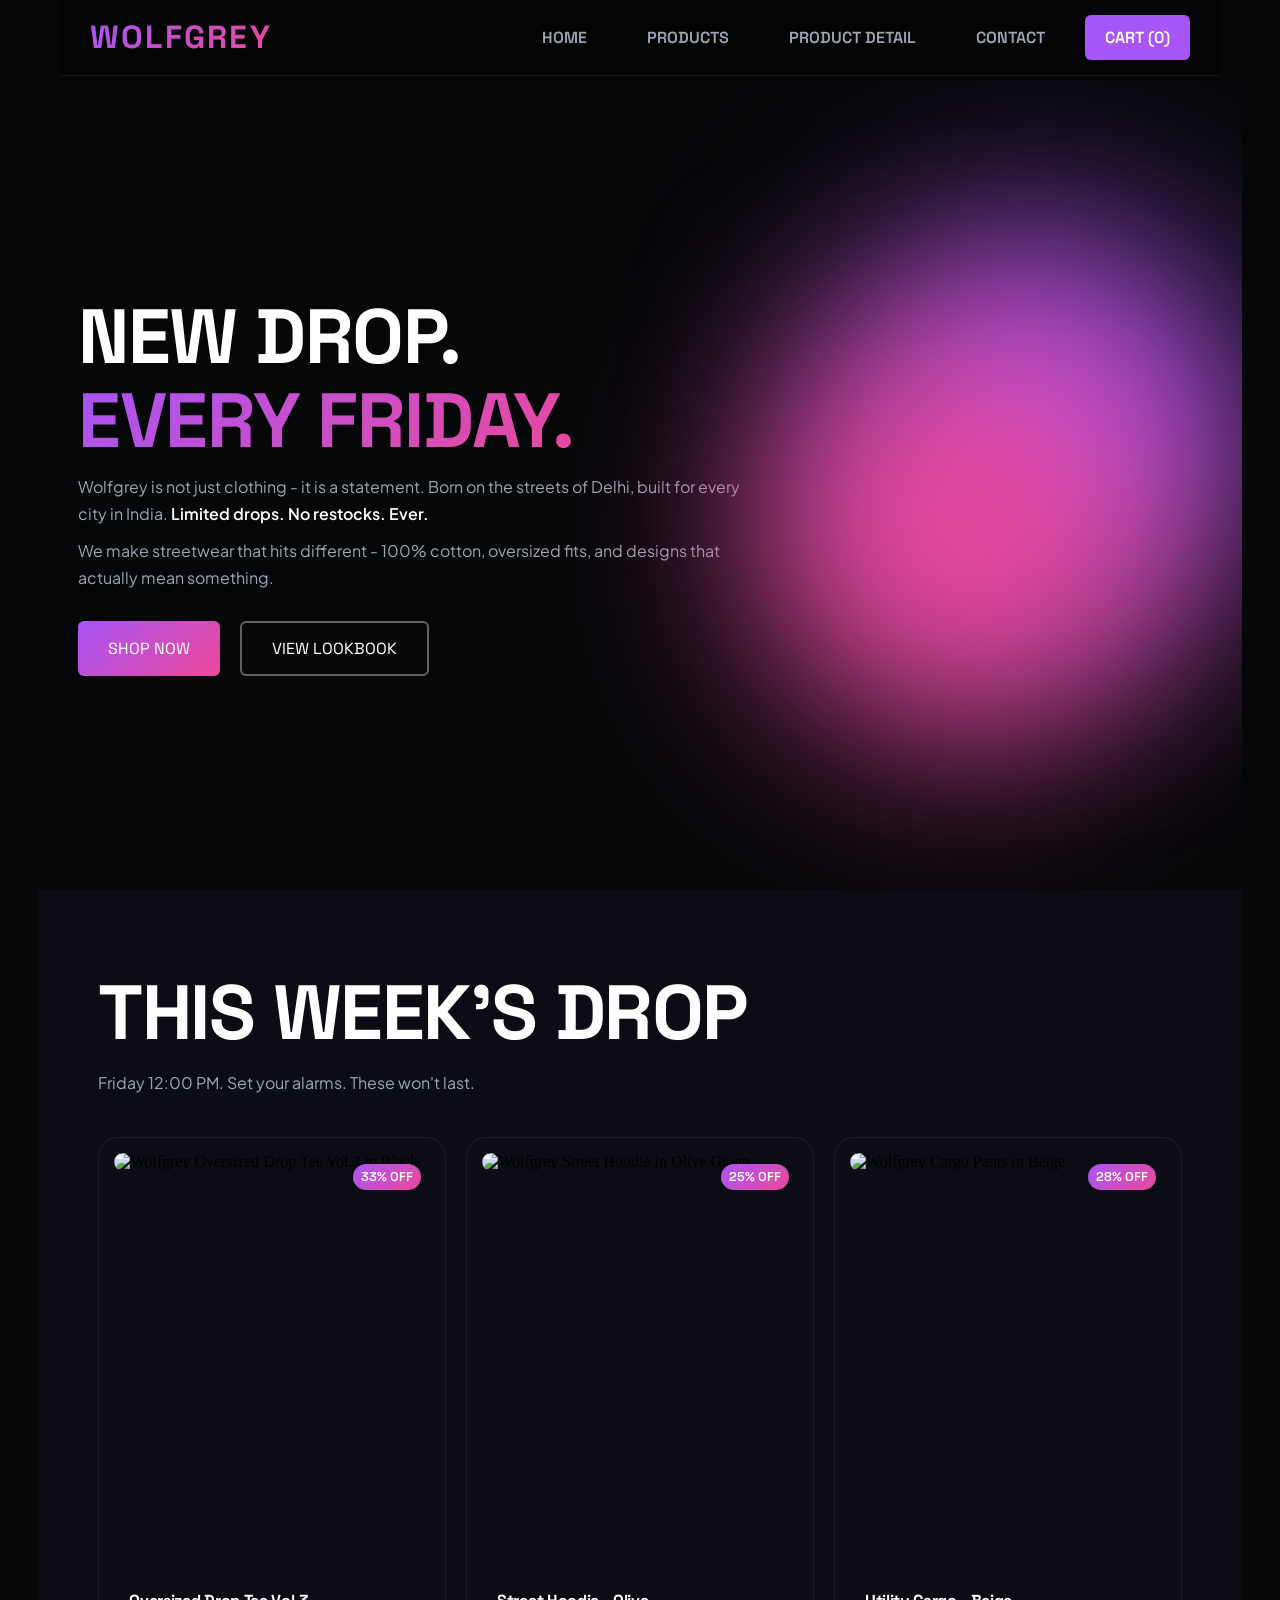
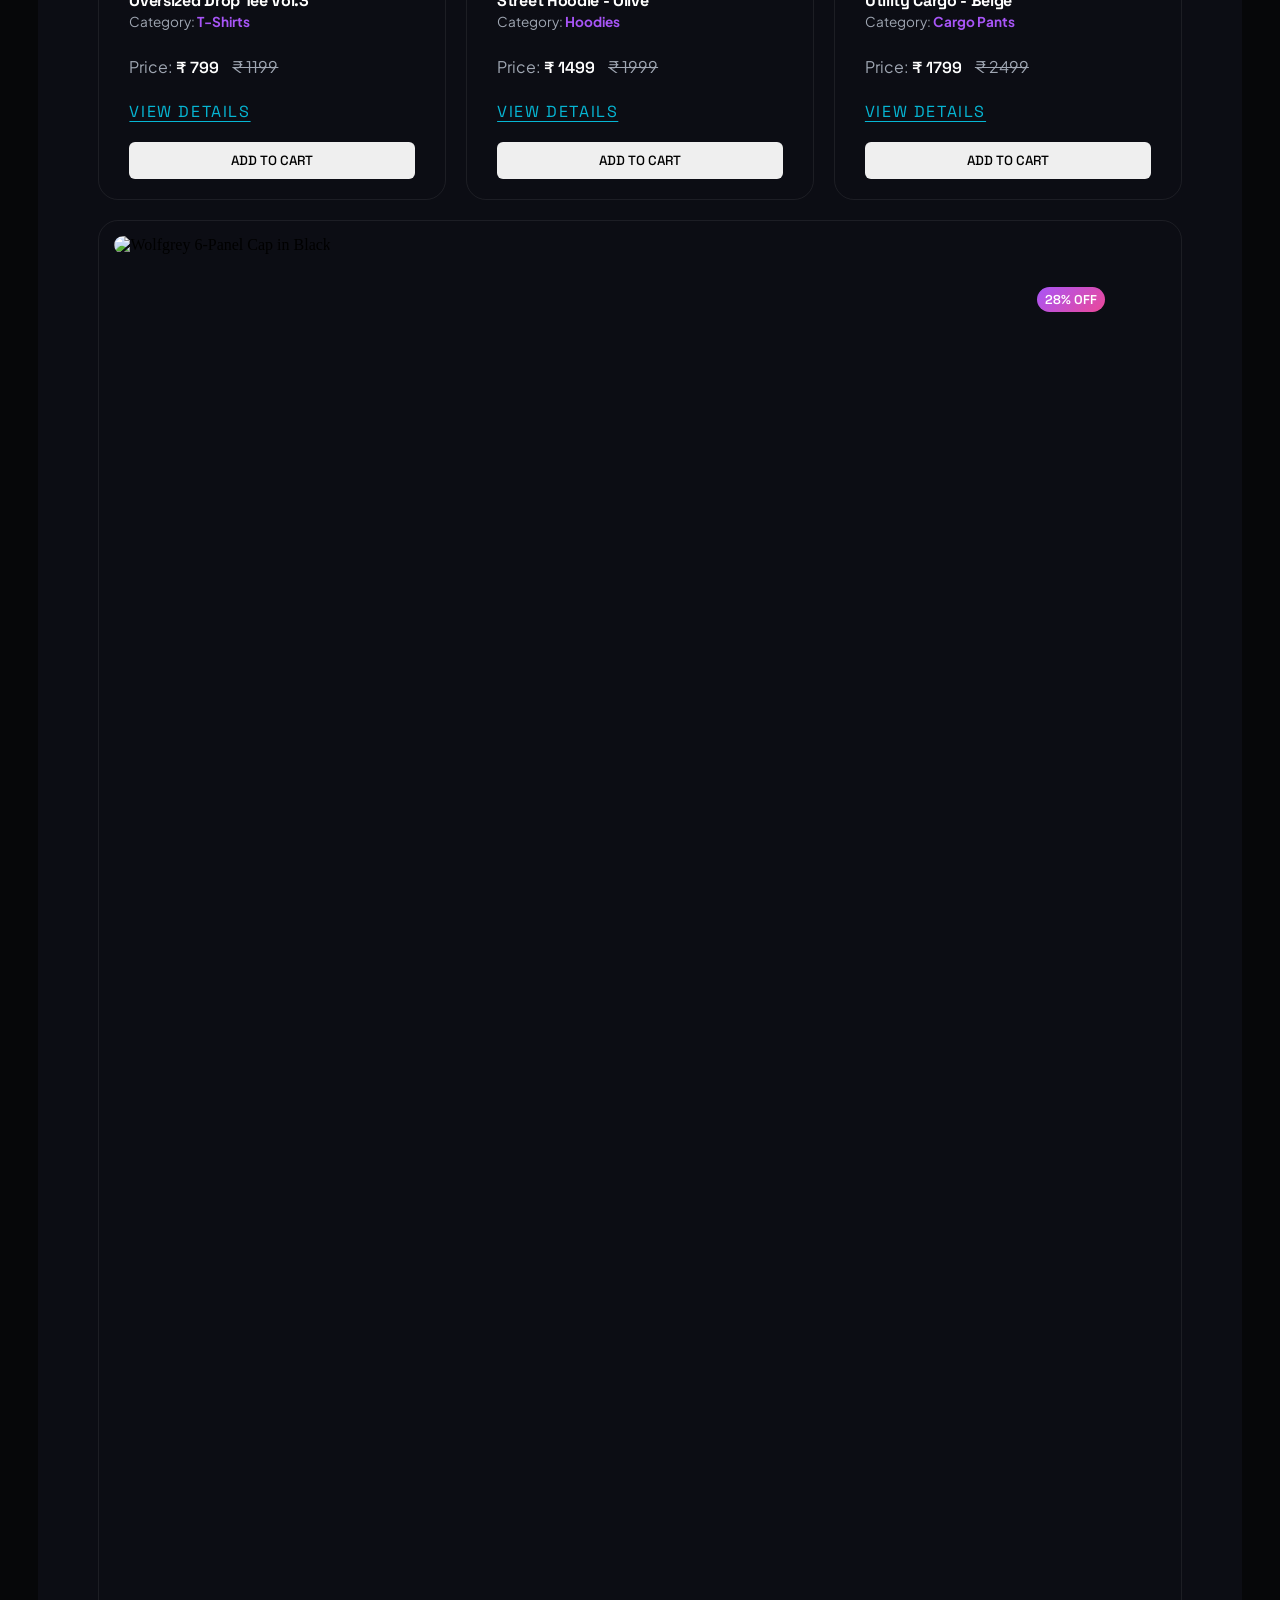
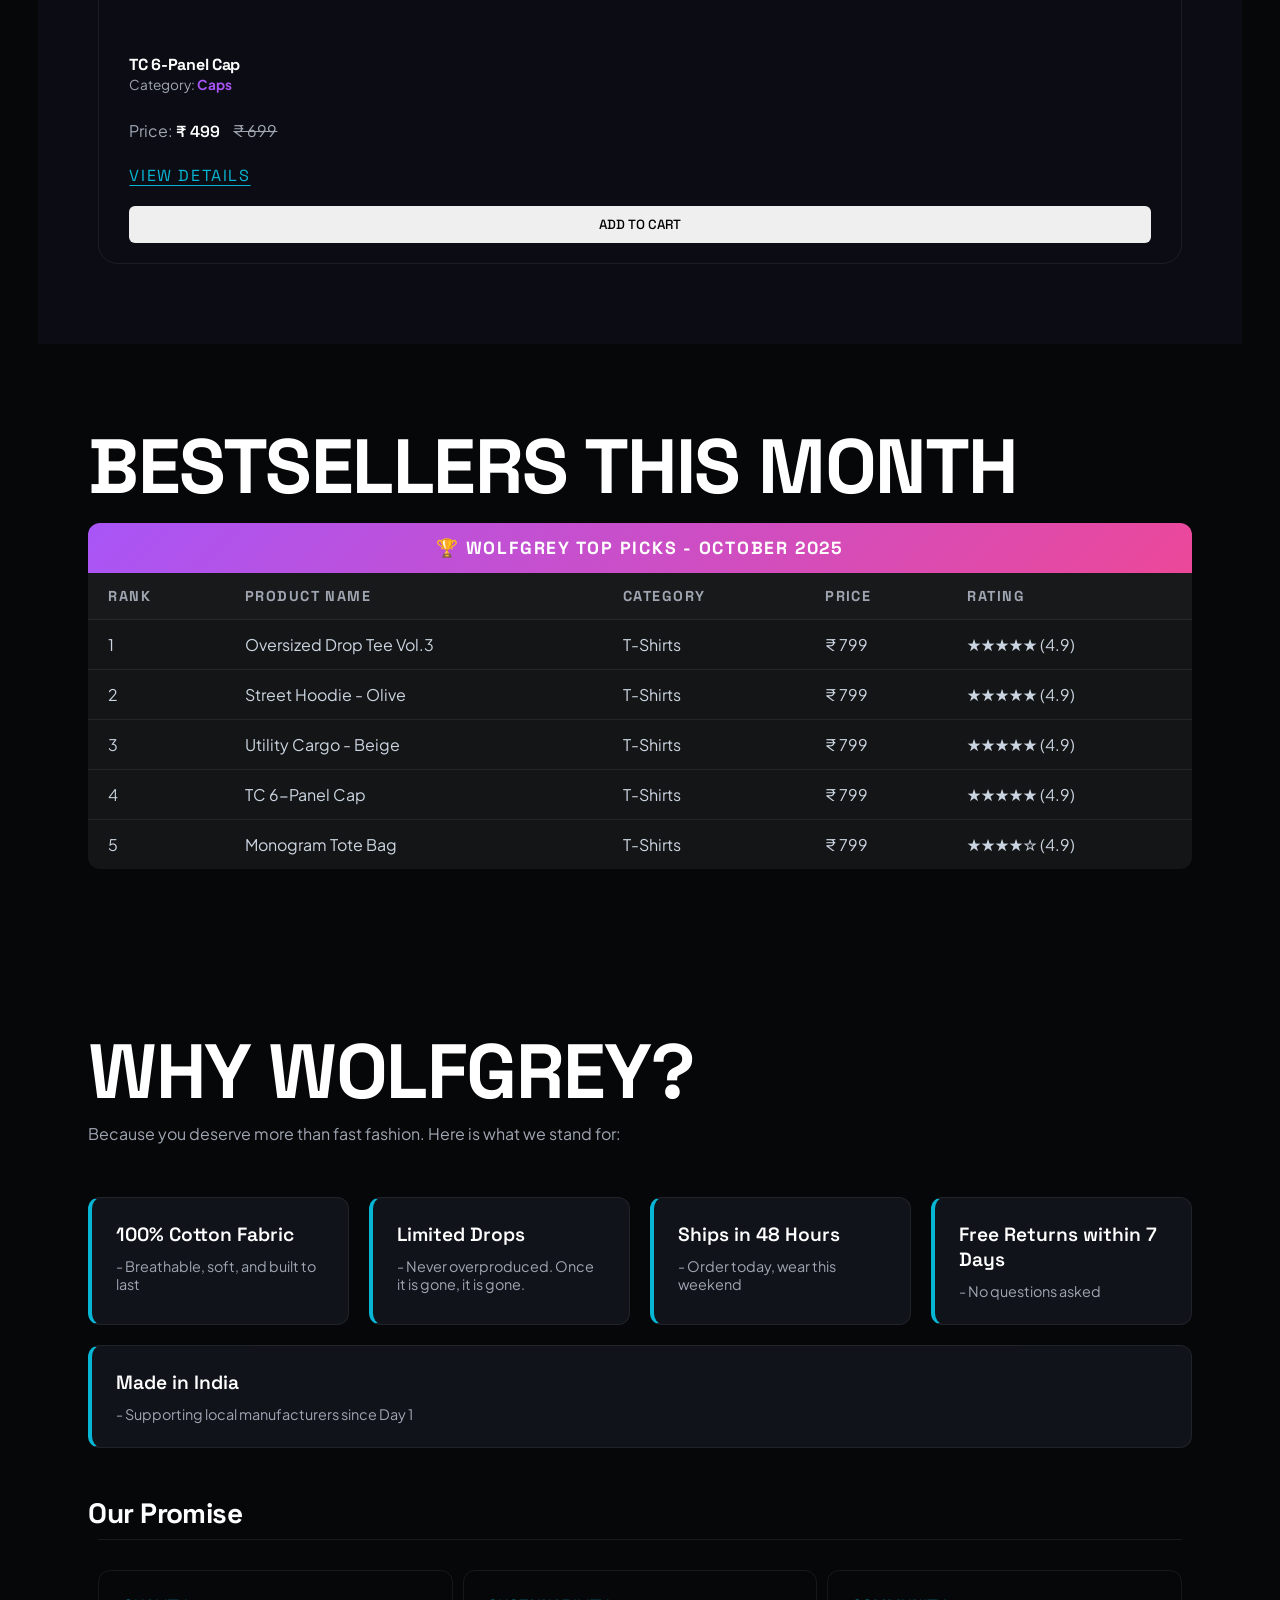
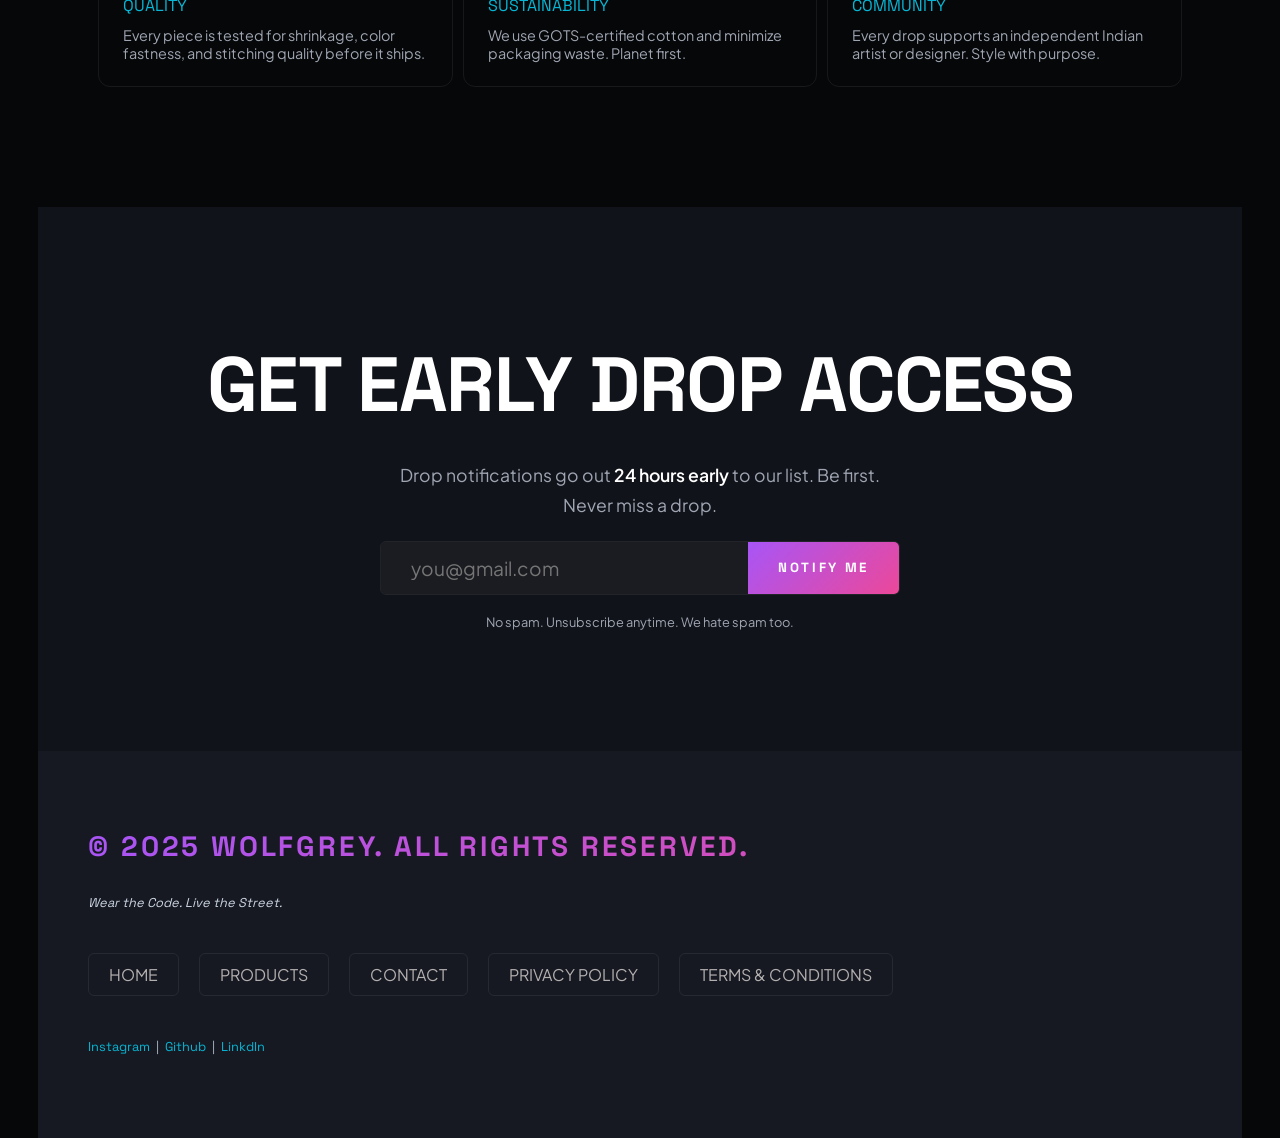
==== index.html @ 87f66486 "E-commerce" ====
<!DOCTYPE html>
<html lang="en">

<head>
    <meta charset="UTF-8">
    <meta name="viewport" content="width=device-width, initial-scale=1.0">
    <title>Wolfgrey - Wear the Code. Live the Street.</title>
    <link rel="stylesheet" href="style.css">
</head>

<body>

    <header>
        <h1>Wolfgrey</h1>
        <nav>
            <ul>
                <li><a href="index.html">Home</a></li>
                <li><a href="products.html">Products</a></li>
                <li><a href="product.html">Product Detail</a></li>
                <li><a href="contact.html">Contact</a></li>
                <li><a href="#">Cart (0)</a></li>
            </ul>
        </nav>
    </header>

    <main>
        <section id="hero">
            <div class="left-hero">
                <h2>New Drop. <br> <span id="gradient-text">Every Friday.</span></h2>
                <p>Wolfgrey is not just clothing - it is a statement. Born on the streets of Delhi, built for every city
                    in
                    India. <strong>Limited drops. No restocks. Ever.</strong></p>
                <p>We make streetwear that hits different - 100% cotton, oversized fits, and designs that actually mean
                    something.</p>
                <div id="cta">
                    <a href="products.html" class="btn1">Shop Now</a>
                    <a href="products.html" class="btn2">View Lookbook</a>
                </div>
            </div>
            <div class="right-hero">
                <div class="glow orb1"></div>
                <div class="glow orb2"></div>
                <div class="right-hero-image">
                    <img src="image/product 1.jpg" alt="">
                </div>

            </div>
        </section>


        <section id="week-drop">
            <h2>This Week's Drop</h2>
            <p>Friday 12:00 PM. Set your alarms. These won't last.</p>

            <div class="cards">
                <article>
                    <figure>
                        <img src="image/product 1.jpg" alt="Wolfgrey Oversized Drop Tee Vol.3 in Black">
                        <figcaption>Oversized Drop Tee Vol.3</figcaption>
                    </figure>

                    <h3>Oversized Drop Tee Vol.3</h3>
                    <p>Category: <span>T-Shirts</span></p>
                    <p>Price: <strong>&#8377; 799</strong> <s>&#8377; 1199</s> </p>
                    <p><mark>33% OFF</mark></p>

                    <a href="product.html">View Details</a>
                    <button type="button">Add to Cart</button>

                </article>

                <article>
                    <figure>
                        <img src="image/product 2.jpg" alt="Wolfgrey Street Hoodie in Olive Green">
                        <figcaption>Street Hoodie - Olive</figcaption>
                    </figure>

                    <h3>Street Hoodie - Olive</h3>
                    <p>Category: <span>Hoodies</span></p>
                    <p>Price: <strong>&#8377; 1499</strong> <s>&#8377; 1999</s></p>
                    <p><mark>25% OFF</mark></p>
                    <a href="product.html">View Details</a>
                    <button type="button">Add to Cart</button>
                </article>

                <article>
                    <figure>
                        <img src="image/product 3.jpg" alt="Wolfgrey Cargo Pants in Beige">
                        <figcaption>Utility Cargo - Beige</figcaption>
                    </figure>
                    <h3>Utility Cargo - Beige</h3>
                    <p>Category: <span>Cargo Pants</span></p>
                    <p>Price: <strong>&#8377; 1799</strong> <s>&#8377; 2499</s></p>
                    <p><mark>28% OFF</mark></p>
                    <a href="product.html">View Details</a>
                    <button type="button">Add to Cart</button>

                </article>

                <article>
                    <figure>
                        <img src="image/product 4.jpg" alt="Wolfgrey 6-Panel Cap in Black">
                        <figcaption>TC 6-Panel Cap</figcaption>
                    </figure>
                    <h3>TC 6-Panel Cap</h3>
                    <p>Category: <span>Caps</span></p>
                    <p>Price: <strong>&#8377; 499</strong> <s>&#8377; 699</s></p>
                    <p><mark>28% OFF</mark></p>
                    <a href="product.html">View Details</a>
                    <button type="button">Add to Cart</button>
                </article>
            </div>

        </section>

        <section class="best-sellers" id="best-sellers-month">
            <h2>Bestsellers This Month</h2>
            <div class="table-scroll">
                <table>
                    <tr>
                        <th colspan="5">&#127942; Wolfgrey Top Picks - October 2025</th>
                    </tr>
                    <tr>
                        <th>Rank</th>
                        <th>Product Name</th>
                        <th>Category</th>
                        <th>Price</th>
                        <th>Rating</th>
                    </tr>
                    <tr>
                        <td>1</td>
                        <td>Oversized Drop Tee Vol.3</td>
                        <td>T-Shirts</td>
                        <td>&#8377; 799</td>
                        <td>&#9733;&#9733;&#9733;&#9733;&#9733; (4.9)</td>
                    </tr>
                    <tr>
                        <td>2</td>
                        <td>Street Hoodie - Olive</td>
                        <td>T-Shirts</td>
                        <td>&#8377; 799</td>
                        <td>&#9733;&#9733;&#9733;&#9733;&#9733; (4.9)</td>
                    </tr>
                    <tr>
                        <td>3</td>
                        <td>Utility Cargo - Beige</td>
                        <td>T-Shirts</td>
                        <td>&#8377; 799</td>
                        <td>&#9733;&#9733;&#9733;&#9733;&#9733; (4.9)</td>
                    </tr>
                    <tr nishant="hii">
                        <td>4</td>
                        <td>TC 6-Panel Cap</td>
                        <td>T-Shirts</td>
                        <td>&#8377; 799</td>
                        <td>&#9733;&#9733;&#9733;&#9733;&#9733; (4.9)</td>
                    </tr>
                    <tr>
                        <td>5</td>
                        <td>Monogram Tote Bag</td>
                        <td>T-Shirts</td>
                        <td>&#8377; 799</td>
                        <td>&#9733;&#9733;&#9733;&#9733;&#9734; (4.9)</td>
                    </tr>
                </table>
            </div>
        </section>


        <section id="why-Wolfgrey">

            <h2>Why Wolfgrey?</h2>
            <p>Because you deserve more than fast fashion. Here is what we stand for:</p>
            <ul>
                <li><strong>100% Cotton Fabric </strong>- Breathable, soft, and built to last</li>
                <li><strong>Limited Drops </strong>- Never overproduced. Once it is gone, it is gone.</li>
                <li><strong>Ships in 48 Hours</strong> - Order today, wear this weekend</li>
                <li><strong>Free Returns within 7 Days </strong>- No questions asked</li>
                <li><strong>Made in India </strong>- Supporting local manufacturers since Day 1</li>
            </ul>

            <h3>Our Promise</h3>

            <dl>
                <section>
                    <dt>Quality</dt>
                    <dd>Every piece is tested for shrinkage, color fastness, and stitching quality before it ships.</dd>
                </section>
                <section>
                    <dt>Sustainability</dt>
                    <dd>We use GOTS-certified cotton and minimize packaging waste. Planet first.</dd>
                </section>
                <section>
                    <dt>Community</dt>
                    <dd>Every drop supports an independent Indian artist or designer. Style with purpose.</dd>
                </section>
            </dl>
        </section>


        <section id="get-early">
            <h2>Get Early Drop Access</h2>
            <p>Drop notifications go out <strong>24 hours early</strong> to our list. Be first. Never miss a drop.</p>
            <form action="">
                <!-- <label for="email">Your Email:</label> -->
                <input type="email" id="email" name="email" placeholder="you@gmail.com" required>
                <button type="submit">Notify Me</button>
            </form>
            <br>
            <small>No spam. Unsubscribe anytime. We hate spam too.</small>
        </section>
    </main>


    <footer id="footer">
        <h3>&copy; 2025 Wolfgrey. All rights reserved.</h3>
        <p><em>Wear the Code. Live the Street.</em></p>
        <nav>
            <ul>
                <li><a href="index.html">Home</a></li>
                <li><a href="products.html">Products</a></li>
                <li><a href="contact.html">Contact</a></li>
                <li><a href="#">Privacy Policy</a></li>
                <li><a href="#">Terms &amp; Conditions</a></li>
            </ul>
        </nav>

        <p>
            <a href="https://www.instagram.com/why_suyash_" target="_blank">Instagram</a>
            &nbsp;|&nbsp;
           <a href="https://github.com/Suyashmishra6007" target="_blank">Github</a>
            &nbsp;|&nbsp;
           <a href="https://www.linkedin.com/in/suyash-mishra-aa597139b/" target="_blank">LinkdIn</a>
        </p>
    </footer>

</body>

</html>
---- style.css ----
@import url('https://fonts.googleapis.com/css2?family=Plus+Jakarta+Sans:wght@300;400;500;600;700;800&family=Space+Grotesk:wght@400;500;600;700;800&display=swap');


* {
    padding: 0;
    margin: 0;
    box-sizing: border-box;
}

:root {
    /* Brand Theme Colors */
    --color-primary: #a855f7;
    --color-primary-glow: rgba(168, 85, 247, 0.25);
    --color-secondary: #ec4899;
    --color-secondary-glow: rgba(236, 72, 153, 0.25);
    --color-accent: #06b6d4;


    /* Base & Layout Backgrounds */
    --color-bg-base: #060709;
    --color-bg-section: #0c0d14;
    --color-bg-footer: #161922;
    --color-surface: #11131a;
    --color-surface-muted: #1e212f;


    /* Borders */
    --color-border: rgba(255, 255, 255, 0.07);


    /* Typography Text Colors */
    --white: #ffffff;
    --color-text-body: #cbd5e1;
    --color-text-muted: #9fa6b2;
    --font-display: 'Space Grotesk', sans-serif;
    --font-body: 'Plus Jakarta Sans', sans-serif;
    --radius-sm: 6px;
    --radius-md: 12px;
    --radius-lg: 20px;
    --shadow-sm: 0 4px 12px rgba(0, 0, 0, 0.5);
    --shadow-md: 0 12px 36px rgba(0, 0, 0, 0.7);
    --shadow-lg: 0 24px 64px rgba(0, 0, 0, 0.9);
    --gradient-accent: linear-gradient(135deg, var(--color-primary) 0%, var(--color-secondary) 100%);
    --gradient-secondary: linear-gradient(135deg, var(--color-accent) 0%, #3b82f6 100%);
}

html {
    font-size: 16px;
}

h1,
h2,
h3,
h4,
h5,
h6 {
    font-family: var(--font-display);
    font-weight: 700;
    line-height: 1.1;
    letter-spacing: -0.02em;
    color: var(--white);
}


h1 {
    font-size: clamp(2.4rem, 6vw, 5rem);
}

h2 {
    /* font-size: clamp(1.8rem, 4vw, 3rem); */
    font-size: clamp(2rem, 6vw, 5rem);
}

h3 {
    font-size: clamp(1.2rem, 2.5vw, 1.75rem);
}

h4 {
    font-size: 1.125rem;
    font-weight: 600;
}

p {
    font-size: 1rem;
    line-height: 1.7;
    color: var(--color-text-muted);
}


small {
    font-size: 0.8rem;
    color: var(--color-text-muted);
}

strong {
    color: var(--white);
    font-weight: 600;
}

em {
    color: var(--color-text-body);
}

ul {
    list-style: none;
}

a {
    /* color: inherit; */
    color: rgb(180, 175, 175);
    text-decoration: none;
}


body {
    background-color: var(--color-bg-base);
    /* padding: 0 50px; */
    padding-left: clamp(20px, 3vw, 40px);
    padding-right: clamp(20px, 3vw, 40px);
    /* padding: 0 clamp(20px, 3vw, 40px) 0 clamp(20px, 3vw, 40px); */
    opacity: 1;
    overflow-x: hidden;
}

header {
    position: fixed;
    background-color: rgba(4, 4, 4, 0.604);
    backdrop-filter: blur(10px);
    -webkit-backdrop-filter: blur(10px);
    display: flex;
    /* flex-direction: column; */
    left: 60px;
    right: 60px;
    border-bottom: 1px solid var(--color-border);
    justify-content: space-between;
    align-items: center;
    padding: 20px 30px;
    text-transform: uppercase;
    z-index: 10;
    /* flex-wrap: wrap; */

}

header nav ul {
    display: flex;
    gap: 20px;
    flex-wrap: wrap;
    justify-content: center;
}

header h1 {
    font-size: 2rem;
    letter-spacing: 0.07em;
    background: var(--gradient-accent);
    background-clip: text;
    -webkit-background-clip: text;
    color: transparent;
    -webkit-text-fill-color: transparent;
}


header nav a {
    /* display: inline-block; */
    font-family: var(--font-display);
    color: var(--color-text-muted);
    padding: 12px 20px;
    border-radius: var(--radius-sm);
    font-weight: 600;
    text-wrap: nowrap;
}

header nav a:hover {
    background-color: rgba(32, 31, 31, 0.605);
    color: var(--white);
}

header nav li:last-child a {
    background-color: var(--color-primary);
    color: var(--white);
}

header nav li:last-child a:hover {
    background-color: var(--color-secondary);
}

main {
    /* padding-top: 80px; */
    padding-top: 80px;
}

#hero {
    min-height: 90vh;
    display: flex;
    justify-content: space-between;
    align-items: center;
    padding: 50px 40px;
    gap: 30px;
    overflow: hidden;
}

.left-hero {
    display: flex;
    flex-direction: column;
    gap: 10px;
    max-width: 690px;
}

.left-hero h2 {
    /* font-size: 5rem; */
    /* font-size: clamp(2rem, 6vw, 5rem); */
    text-transform: uppercase;
}

#gradient-text {
    background: var(--gradient-accent);
    background-clip: text;
    -webkit-background-clip: text;
    color: transparent;
    -webkit-text-fill-color: transparent;
}

#hero p {
    /* font-size: 1.4rem; */
    font-size: clamp(1rem, 1vw, 1.8rem);
    font-family: var(--font-body);
}

#cta {
    display: flex;
    gap: 20px;
    margin-top: 20px;
}

#cta a {
    padding: 15px 30px;
    border-radius: var(--radius-sm);
    text-transform: uppercase;
    font-family: var(--font-display);
    font-weight: 700px;
    color: var(--white);
}

.btn1 {
    background: var(--gradient-accent);
    display: flex;
    justify-content: center;
    align-items: center;

}

.btn1:hover {
    /* background-color: var(--color-primary); */
    box-shadow: 0 8px 20px rgba(223, 71, 190, 0.506);
    background: linear-gradient(135deg, #a54ef7 0%, #f2459b 100%);
}

.btn2 {
    border: 2px solid rgba(104, 104, 104, 0.926);
}

.btn2:hover {
    background-color: rgba(255, 255, 255, 0.07);
    border-color: var(--white);
}

.right-hero {
    flex: 1;
    display: flex;
    justify-content: center;
    align-items: center;
    height: 500px;

    min-width: 220px;
    position: relative;
    object-fit: cover;
}

.right-hero-image {
    max-width: 320px;
    height: auto;
    border-radius: var(--radius-lg);
    aspect-ratio: 3/4;
    z-index: 1;
    box-shadow: var(--shadow-md);
    animation: figure-animate 3s infinite alternate;
    border-radius: var(--radius-md);
    overflow: hidden;
}

.right-hero-image img {
    max-width: 100%;
    height: auto;
    display: block;
}

@keyframes figure-animate {

    0% {
        transform: translateY(0);
    }

    100% {

        transform: translateY(-20px);
    }

}

.right-hero img:hover {
    border: 1px solid var(--color-primary);
    box-shadow: var(--shadow-lg);
}

.glow {
    width: 400px;
    height: 400px;
    border-radius: 50%;
    position: absolute;
    filter: blur(100px);
    /* opacity: .5; */

    animation: orb-animate 6s infinite 1s alternate;

}

@keyframes orb-animate {

    0% {
        opacity: 0.3;
    }

    100% {
        opacity: 0.9;
    }

}

.orb1 {
    top: 0%;
    left: 10%;
    background-color: var(--color-primary);
}

.orb2 {
    bottom: 0%;
    right: 10%;
    background-color: var(--color-secondary);
}

#week-drop {
    background-color: #0C0D14;
    padding: 80px 60px;
}

#week-drop h2 {
    text-transform: uppercase;
}

#week-drop>p {
    margin: 15px 0;
    font-family: var(--font-body);
}

.cards {
    display: flex;
    flex-wrap: wrap;
    gap: 20px;
    margin-top: 40px;
}

.cards article,
.grid article {
    flex: 1 1 260px;
    display: flex;
    flex-direction: column;
    padding: 10px;
    border-radius: var(--radius-lg);
    overflow: hidden;
    border: 1px solid var(--color-border);
    transition: all 0.5s linear 0s;
}

figure {
    /* position: relative; */
    overflow: hidden;
    aspect-ratio: 3/4;
    padding: 5px;
    border-radius: var(--radius-lg);
    overflow: hidden;
}

.grid article figure {
    aspect-ratio: 4/4;
}

figcaption {
    display: none;
}

figure img {
    width: 100%;
    height: 100%;
    object-fit: cover;
    border-radius: var(--radius-lg);
    transition: all 0.5s linear 0s;
}



article {
    position: relative;
    /* transition: all 0.5s linear 0s; */
}

article h3 {
    padding: 10px 20px 0;
    font-size: 1rem;
}

article p:first-of-type {
    padding: 0 20px;
    font-family: var(--font-body);
    font-size: 0.85rem;

}

article p span {
    color: var(--color-primary);
    font-weight: 700;
}

article p:nth-of-type(2) {
    padding: 20px 20px;
    font-family: var(--font-body);
}

article p:nth-of-type(2) strong {
    font-family: var(--font-display);
}

article p:nth-of-type(2) s {
    margin-left: 10px;
}


article p:nth-of-type(3) mark {
    background: var(--gradient-accent);
    padding: 2px 8px;
    border-radius: var(--radius-lg);
    color: var(--white);
    font-family: var(--font-display);
    font-weight: 600;
    position: absolute;
    top: 4%;
    right: 7%;
    font-size: 0.8rem;
}

article>a {
    color: var(--color-accent);
    text-decoration: underline;
    text-transform: uppercase;
    letter-spacing: 0.1em;
    font-family: var(--font-display);
    text-underline-offset: 4px;
    padding: 0px 20px 10px;
}

article>a:hover {

    color: var(--color-secondary)
}

article>button {
    margin: 10px 20px;
    padding: 10px 20px;
    border-radius: var(--radius-sm);
    border: none;
    text-transform: uppercase;
    font-family: var(--font-display);
    font-weight: 500;
}

article>button:hover {
    color: var(--white);
    background-color: var(--color-primary);
    cursor: pointer;
}

article:hover {
    border: 1px solid var(--color-primary);
    box-shadow: 0 10px 10px var(--color-primary-glow);
    transform: translateY(-10px);

}

article:hover>figure img {
    transform: scale(1.1);
}


.best-sellers {
    padding: 80px 50px;
}

.best-sellers h2 {
    text-transform: uppercase;
    margin-bottom: 15px;

}

.best-sellers table {

    width: 100%;
    /* border: 1px solid wheat; */
    border-radius: var(--radius-md);
    overflow: hidden;
    border-collapse: collapse;
}

th[colspan="5"] {
    background: var(--gradient-accent);
    padding: 14px 20px;
    font-family: var(--font-display);
    letter-spacing: 0.1em;
    text-transform: uppercase;
    font-size: 1.1rem;
    text-align: center;
    color: white;

}

th {
    padding: 14px 20px;
    text-align: left;
    background-color: rgba(255, 255, 255, 0.07);
    font-family: var(--font-display);
    text-transform: uppercase;
    color: var(--color-text-muted);
    letter-spacing: 0.1em;
    font-size: 0.9rem;
}

td {
    padding: 14px 20px;
    font-family: var(--font-body);
    color: var(--color-text-body);
    background-color: rgba(30, 30, 30, 0.605);
    border-top: 1px solid var(--color-border);
}

tr:hover>td {
    background-color: rgba(255, 255, 255, 0.07);
}

#best-sellers-month tr:hover td:first-child {
    color: var(--color-secondary);
}

#why-Wolfgrey {
    padding: 80px 50px;
    color: white;
}


#why-Wolfgrey h2 {
    text-transform: uppercase;
    margin-bottom: 6px;
}

#why-Wolfgrey p {
    font-family: var(--font-body);
    margin-bottom: 5px;
}

#why-Wolfgrey ul {
    display: flex;
    flex-wrap: wrap;
    gap: 20px;
    margin: 50px 0;
}

#why-Wolfgrey ul li {
    flex: 1 1 240px;
    background-color: var(--color-surface);
    padding: 24px;
    border-radius: var(--radius-md);
    border: 1px solid var(--color-border);
    border-left: 4px solid var(--color-accent);
    font-family: var(--font-body);
    color: var(--color-text-muted);
    font-size: 0.9rem;
}

#why-Wolfgrey ul li:hover {
    border-left: 4px solid var(--color-primary);
}

#why-Wolfgrey ul li strong {
    display: block;
    font-family: var(--font-display);
    margin-bottom: 10px;
    font-size: 1.2rem;
}


#why-Wolfgrey dl {
    margin: 10px;
    border-top: 1px solid var(--color-border);
    display: flex;
    flex-wrap: wrap;
    padding: 30px 0;
    gap: 10px;
}

#why-Wolfgrey dl section {
    flex: 1 1 270px;
    border: 1px solid var(--color-border);
    padding: 24px;
    border-radius: var(--radius-md);
}

#why-Wolfgrey dl section:hover {
    background-color: rgba(255, 255, 255, 0.07);
    border: 1px solid var(--color-primary);
}

#why-Wolfgrey dl dt {
    color: var(--color-accent);
    font-family: var(--font-display);
    margin-bottom: 10px;
    text-transform: uppercase;
}

#why-Wolfgrey dl dd {
    font-family: var(--font-body);
    color: var(--color-text-muted);
    font-size: 0.9rem;
}

#get-early {
    background-color: var(--color-surface);
    text-align: center;
    padding: 120px 30px;
}

#get-early h2 {
    text-transform: uppercase;
    padding: 15px 0;
}

#get-early p {
    font-family: var(--font-body);
    padding: 20px 0;
    font-size: 1.1rem;
    max-width: 520px;
    margin: auto;
}

/* #get-early  form label{
    display: none;
} */

#get-early form {
    display: flex;
    /* justify-content: center; */
    margin: auto;
    border: 1px solid var(--color-border);
    border-radius: var(--radius-sm);
    max-width: 520px;
    overflow: hidden;
}


#get-early input[type="email"] {
    flex: 1;
    padding: 14px 30px;
    background: transparent;
    border: none;
    outline: none;
    color: white;
    font-family: var(--font-body);
    font-size: 1.2rem;
    background-color: rgba(50, 50, 50, 0.305);
}

#get-early input[type="email"]::placeholder {
    font-size: 1.2rem;
}

#get-early form button {
    font-family: var(--font-display);
    letter-spacing: .2em;
    background: var(--gradient-accent);
    text-transform: uppercase;
    padding: 14px 30px;
    border: none;
    color: white;
    font-weight: 700;
}

#get-early small {
    font-family: var(--font-body);
}

#footer {
    background-color: var(--color-bg-footer);
    padding: 80px 50px;

}

#footer {
    background-color: var(--color-bg-footer);
    padding: 80px 50px;

}

#footer h3 {

    text-transform: uppercase;
    background: var(--gradient-accent);
    background-clip: text;
    -webkit-background-clip: text;
    color: transparent;
    -webkit-text-fill-color: transparent;

    letter-spacing: .1em;

    margin-bottom: 10px;

}

#footer p {
    font-size: 1.2rem;
    font-family: var(--font-display);
}

#footer nav ul {
    display: flex;
    gap: 20px;
    margin: 40px 0;
    flex-wrap: wrap;
}

#footer nav ul li {
    border: 1px solid var(--color-border);
    border-radius: var(--radius-sm);
    padding: 10px 20px;
    text-transform: uppercase;
    font-family: var(--font-body);
}

#footer nav ul li:hover {
    border: 1px solid var(--color-primary);
}

#footer p {
    margin-top: 30px;
    font-size: .8rem;
}

#footer p a {
    color: var(--color-accent);
}

#footer p a:hover {
    color: var(--color-secondary);
}


/* products.html */

#catalogue {
    padding: 120px 48px;
}

#catalogue h2 {
    text-transform: uppercase;
    /* font-size: 4rem; */
    padding-bottom: 20px;
}

#catalogue p {

    font-family: var(--font-body);
    font-size: 1.1rem;
}

#product-layout {
    /* sidebar + products (heading + grid) */
    display: grid;
    grid-template-columns: 280px 1fr;
    gap: 30px;
    background-color: var(--color-bg-section);
    padding: 60px;
    position: relative;
    align-items: start;
}

#sidebar {
    background-color: #171822;
    border-radius: var(--radius-md);
    padding: 20px;
    position: sticky;
    top: 100px;
    height: auto;
}

#sidebar h2 {
    text-transform: uppercase;
    color: var(--color-primary);
    font-size: 0.8rem;
    letter-spacing: .2em;
    /* text-decoration: underline;

    text-underline-offset: 5px; */
    padding-bottom: 10px;

}

#sidebar hr {
    opacity: 0.1;
    height: 0.5px;

}

#sidebar h3 {

    padding-top: 30px;
    padding-bottom: 20px;
    text-transform: uppercase;
    font-size: 0.8rem;
    letter-spacing: .1em;

}

#sidebar ul {
    display: flex;
    flex-direction: column;
    gap: 10px;
    color: var(--color-text-muted);
    font-family: var(--font-body);
}


#sidebar ul li {
    display: flex;
    gap: 10px;

}


#sidebar input[type="checkbox"] {
    /* background: transparent; */
    accent-color: var(--color-primary);
    width: 18px;
    height: 18px;
    cursor: pointer;
}

#sidebar label {
    cursor: pointer;
    color: var(--color-text-muted);
    font-family: var(--font-body);
}


#sidebar input[type="number"] {
    width: 100%;
    margin: 10px 0;
    padding: 8px 10px;
    background-color: rgba(0, 0, 0, 0.9);
    border: 1px solid var(--color-border);
    border-radius: var(--radius-sm);
    outline: none;
    color: white;
    font-size: 0.9rem;

}

#sidebar input[type="number"]:focus {
    border-color: var(--color-primary);
}

#sidebar select {
    width: 100%;
    margin: 10px 0;
    padding: 8px 10px;
    background-color: rgba(0, 0, 0, 0.9);
    border: 1px solid var(--color-border);
    border-radius: var(--radius-sm);
    outline: none;
    color: white;
    font-size: 0.9rem;
}


#sidebar button {
    width: 100%;
    margin: 10px 0;
    padding: 8px 10px;
    border: 1px solid var(--color-border);
    font-size: 1rem;
    font-family: var(--font-display);
    text-transform: uppercase;
    border-radius: var(--radius-sm);
    font-weight: 600;
    cursor: pointer;
}

#sidebar button:nth-of-type(2) {
    background-color: transparent;
    color: var(--color-text-muted);
}

#products h2 {
    text-transform: uppercase;
    color: var(--color-text-muted);
    /* font-size: 1.3rem; */
    padding-bottom: 20px;
}

.grid {
    display: grid;
    grid-template-columns: repeat(auto-fill, minmax(240px, 1fr));
    gap: 20px;
}

.compare-best-sellers p {
    font-size: 1rem;
    font-family: var(--font-body);
    margin-bottom: 10px;
}

.compare-best-sellers table tr:first-child th {
    background-color: black;
    text-align: center;
    color: var(--white);
}

.compare-best-sellers table tr th,
.compare-best-sellers table tr td {
    border: none;
    /* border-collapse: collapse; */
}

.compare-best-sellers table tr:nth-of-type(2) th {
    color: var(--white);
}

.compare-best-sellers table tr th {
    color: var(--color-accent);
}

.compare-best-sellers table tr {
    border: 1px solid var(--color-border);
}

/* product.html */

nav[aria-label="breadcrumb"] {
    display: inline-block;
    padding: 15px 30px;
    color: var(--color-text-muted);
    font-family: var(--font-body);
    font-size: .8rem;
}

nav[aria-label="breadcrumb"] a {
    display: inline-block;
    padding: 0 3px;
    color: var(--color-primary);
}

nav[aria-label="breadcrumb"] a:hover {
    color: var(--color-secondary);
}

#product-detail {
    display: flex;
    padding: 40px 30px;
    flex-wrap: wrap;
    justify-content: center;
    gap: 40px;

}

#product-detail figure {
    flex: 0 0 50%;
}

#product-detail div {
    flex: 1;
}

.product-detail-left h2 {
    text-transform: uppercase;
    margin-bottom: 20px;
}

.product-detail-left p {
    font-family: var(--font-body);
    font-size: 1.05rem;
    margin-bottom: 40px;
}

.product-detail-left mark {
    background: var(--gradient-accent);
    padding: 8px 16px;
    border-radius: var(--radius-lg);
    color: var(--white);
    font-family: var(--font-display);
    font-weight: 600;
    top: 4%;
    right: 7%;
    font-size: 0.8rem;
}

.product-detail-left p:nth-of-type(2) {
    display: flex;
    align-items: center;
    gap: 15px;
    margin-bottom: 10px;

}

.product-detail-left p:nth-of-type(2) strong {
    font-size: 2.5rem;
    font-family: var(--font-display);

}

.product-detail-left label {
    display: block;
    color: white;
    text-transform: uppercase;
    font-family: var(--font-display);
    letter-spacing: 0.1em;
    font-size: 0.9rem;
}

.product-detail-left input[type="number"],
.product-detail-left select {

    background-color: rgba(255, 255, 255, 0.07);
    border: 1px solid var(--color-border);
    outline: none;
    padding: 10px 20px;
    margin: 10px 0;
    width: 100%;
    max-width: 300px;
    color: white;
    border-radius: var(--radius-sm);

}

.product-detail-left input[type="number"]:focus,
.product-detail-left select:focus {

    border-color: var(--color-primary);

}


.product-detail-left a {
    margin-left: 10px;
    font-family: var(--font-body);
    text-decoration: underline;
    color: var(--color-accent);
    font-size: 0.9rem;
    text-underline-offset: 4px;
}

.product-detail-btns {
    display: flex;
    gap: 10px;

}

.product-detail-btns button {
    flex: 1;
    padding: 10px;
    font-size: 1.1rem;
    text-transform: uppercase;
    font-family: var(--font-display);
    border: none;
    border-radius: var(--radius-sm);
    color: white;
    font-weight: 500;
}

.product-detail-btns button:first-child {
    flex: 1.5;
    background: var(--gradient-accent);
}

.product-detail-btns button:nth-of-type(2) {
    background-color: transparent;
    border: 1px solid white;
}

.product-detail-btns button:nth-of-type(2):hover {
    background-color: white;
    color: black;
}

.product-detail-left ul {
    color: white;
    display: flex;
    flex-direction: column;
    gap: 10px;
    padding: 30px;
    border: 1px solid var(--color-border);
    border-left: 3px solid var(--color-accent);
    background-color: var(--color-surface);
    border-radius: var(--radius-md);
}

.product-detail-left ul li {
    color: var(--color-text-muted);
    font-family: var(--font-body);
}


#size-chart {
    padding: 70px;
    background-color: var(--color-bg-section);
}

#size-chart h2 {
    text-transform: uppercase;
    margin: 10px 0;
}

#size-chart p {
    font-family: var(--font-body);
}

#size-chart caption {
    color: var(--color-text-muted);
    margin-top: 30px;
    margin-bottom: 10px;
    font-family: var(--font-body);
    font-size: 0.9rem;
}

#size-chart table tr:first-child th {
    background-color: black;
    color: white;
    text-align: center;
}

#size-chart table tr:nth-of-type(2) th {
    color: white;
}


#size-chart table tr th,
#size-chart table tr td {
    background-color: #11141B;
}

#size-chart table tr:hover th,
#size-chart table tr:hover td {
    background-color: #11141b81;
}

#product-details {
    color: white;
    padding: 80px 40px;

}

#product-details dl {
    display: flex;
    flex-direction: column;
    gap: 10px;
    flex-wrap: wrap;
}

#product-details dl div {
    display: flex;
    border-top: 1px solid var(--color-border);
    width: 100%;
    max-width: 800px;
    gap: 10px;
    padding: 8px 0;
    margin-top: 10px;
    align-items: center;
    flex-wrap: wrap;
}

#product-details dl div dt {
    flex: 1 1 100px;
    color: var(--color-text-muted);
    font-family: var(--font-display);
}

#product-details dl div dd {
    flex: 2;
    font-family: var(--font-body);
}

.customer-reviews {
    background-color: var(--color-bg-section);
    padding: 80px 40px;
}

.customer-reviews h2 {
    text-transform: uppercase;
    padding: 10px 0;
}

.customer-reviews p {
    font-family: var(--font-body);
    color: white;
    font-size: 1.1rem;
}

.customer-reviews-details {
    display: flex;
    gap: 20px;
    margin: 20px 0;
    flex-wrap: wrap;
}

.customer-reviews-details article {
    flex: 1;
    border-radius: var(--radius-sm);
    border: 1px solid var(--color-border);
    background-color: var(--color-surface);
    padding: 30px;
}


.customer-reviews-details article p:first-of-type {
    color: #F59E0D;
}

.might-also-like {
    padding: 40px 30px;
}

.might-also-like h3 {
    padding: 30px 0;
}


.also-like-items {
    display: flex;
    gap: 20px;
    flex-wrap: wrap;
}

.also-like-items article {
    flex: 1;
    border: 1px solid var(--color-border);
    padding: 10px;
    border-radius: var(--radius-lg);
    background-color: var(--color-surface);
}

.also-like-items article figure {
    aspect-ratio: 1;
}



/* contact.html page */

.get-in-touch {
    padding: 140px 70px;
}

.get-in-touch h2 {
    /* font-size: 4.5rem; */
    text-transform: uppercase;
}

.get-in-touch p {
    padding-top: 10px;
    font-family: var(--font-body);
}

.details {
    background-color: var(--color-bg-section);
    display: flex;
    padding: 100px 70px;
    gap: 70px;
    align-items: flex-start;
}

.send-us-message {
    flex: 1;
    padding-top: 80px;
}

.our-details {
    flex: 0 0 360px;
}

.send-us-message h2,
.our-details h2 {
    /* font-size: 1.5rem; */
    text-transform: uppercase;
}

.send-us-message fieldset {
    background-color: var(--color-surface);
    border-radius: var(--radius-md);
    border: 1px solid var(--color-border);
    margin-top: 20px;
    padding: 30px;
}

.send-us-message legend {
    color: var(--color-primary);
    text-transform: uppercase;
    font-family: var(--font-display);
    font-weight: 500;
    font-size: 0.8rem;
}

.send-us-message label {
    display: block;
    color: var(--white);
    text-transform: uppercase;
    font-family: var(--font-display);
    font-size: 0.8rem;
    padding: 20px 0 10px;
}

.send-us-message input[type="email"],
.send-us-message input[type="text"],
.send-us-message input[type="tel"],
.send-us-message select,
.send-us-message textarea {
    width: 100%;
    border-radius: var(--radius-sm);
    border: 1px solid var(--color-border);
    background-color: rgba(0, 0, 0, 0.5);
    padding: 20px 10px;
    font-size: 0.9rem;
    color: white;
    outline: none;
}

.send-us-message input:focus,
.send-us-message select:focus,
.send-us-message textarea:focus {
    border-color: var(--color-primary);
}

.send-us-message small {
    display: block;
    font-family: var(--font-body);
    padding-top: 5px;
}

.consent {
    display: flex;
    align-items: center;
    gap: 10px;
    margin: 20px 0;
}

.consent input {
    width: 20px;
    height: 20px;
    accent-color: var(--color-primary);
}

.consent label {
    padding: 0;
}

.send-us-message input::placeholder,
.send-us-message select::placeholder,
.send-us-message textarea::placeholder {
    font-family: var(--font-body);
}

.contact-btns {
    display: flex;
    margin: 40px 0;
    gap: 10px;
}

.contact-btns button {
    padding: 10px 20px;
    border-radius: var(--radius-sm);
    outline: none;
    border: 1px solid var(--color-border);
    font-family: var(--font-display);
    text-transform: uppercase;
    font-weight: 500;

}

.contact-btns button:first-child {

    background: var(--gradient-accent);
    color: white;
    border: none;
}

.contact-btns button:last-child {

    color: var(--color-text-muted);
    background: none;
}

.send-us-message input[type="file"] {
    color: var(--color-text-muted);
}

.our-details {
    position: sticky;
    top: 100px;
}

.our-details address {
    background-color: var(--color-surface);
    padding: 40px;
    border: 1px solid var(--color-border);
    border-left: 3px solid var(--color-primary);
    color: white;
    margin: 30px 0;
    border-radius: var(--radius-md);
    font-style: normal;
    font-family: var(--font-body);
    color: var(--color-text-muted);

}

.our-details address strong {
    font-size: 1.3rem;
    font-family: var(--font-display);
    margin-bottom: 20px;
    display: inline-block;
}

.our-details address a {
    color: var(--color-accent);
    text-decoration: underline;
    text-underline-offset: 5px;
    margin-bottom: 10px;
    display: inline-block;
}

.our-details address a:hover {
    color: var(--color-secondary);
}

.our-details div:first-of-type {
    margin-top: 50px;
    margin-bottom: 30px;
}

.our-details div:first-of-type h3,
.our-details div:last-of-type h3 {
    font-size: 0.8rem;
    padding-bottom: 7px;
    color: var(--color-text-muted);
    letter-spacing: .1em;
    text-transform: uppercase;
}

.our-details div:first-of-type table {
    border-collapse: collapse;
    border-radius: var(--radius-md);
    overflow: hidden;
}

.our-details div:last-of-type ul {
    display: flex;
    flex-direction: column;
    gap: 10px;
}


.our-details div:last-of-type ul li {
    border: 1px solid var(--color-border);
    border-radius: var(--radius-sm);
    padding: 15px 25px;
    font-family: var(--font-body);
    background-color: var(--color-surface);
}

.our-details div:last-of-type ul li:hover {
    color: var(--white);
    border-color: var(--color-primary);
}

.common-questions {
    padding: 80px 40px;
    color: white;

}

.common-questions h2 {
    text-transform: uppercase;

}

.common-questions p {
    font-family: var(--font-body);

}

.common-questions details {
    font-family: var(--font-body);
    border-top: 1px solid var(--color-border);
    padding: 30px 0;
    list-style: none;
}

.common-questions details:last-of-type {
    border-bottom: 1px solid var(--color-border);
}

.common-questions summary {
    list-style: none;
    display: flex;
    justify-content: space-between;
    align-items: center;
    font-family: var(--font-display);
    font-weight: 500;
}

.common-questions summary::after {
    content: "+";
    font-size: 2rem;
    font-weight: 500;
    transition: all 0.1s linear;
}

.common-questions details[open] {
    color: var(--color-primary);
}

.common-questions details[open] summary::after {
    color: var(--color-secondary);
    transform: rotate(45deg);
}

.common-questions p {
    padding-top: 30px;
    width: 100%;
    max-width: 900px;
}



@media (max-width: 1200px) {

    header {

        left: 0px;
        right: 0px;

    }

    #hero {
        flex-direction: column;
        text-align: center;
    }

    .left-hero {
        justify-content: center;
        align-items: center;
    }
}

@media (max-width: 992px) {
    header {
        flex-direction: column;
        gap: 10px;
    }

    header nav a {
        padding: 6px 10px;
        font-size: 0.9rem;
    }

    nav[aria-label="breadcrumb"] {
        margin-top: 20px;
    }
}


@media (max-width: 768px) {

    header {
        position: static;

    }

    main {
        padding-top: 0;
    }


    .best-sellers,
    #size-chart {
        padding: 60px 10px;

    }


    .table-scroll {
        overflow-x: auto;

        /* scrollbar-width: none; */

    }


    #product-layout {
        display: flex;
        flex-direction: column;
        padding: 20px 10px;
    }

    #sidebar {
        position: static;
        width: 100%;
    }


    .customer-reviews {
        padding: 60px 10px;
    }

    .customer-reviews p {
        font-size: 0.9rem;
    }

    .get-in-touch {
        padding: 70px 30px;
    }


    .details {
        flex-direction: column;
        padding: 20px;
        gap: 70px;
    }


    .details section {
        flex: 1;
    }

    .our-details {
        position: static;
        width: 100%;
    }

    table {
        min-width: 400px;
        width: 100%;
    }

    .send-us-message fieldset {
        margin-top: 10px;
        padding: 15px;
    }

    .send-us-message {
        flex: 1;
        padding-top: 40px;
    }


    .contact-btns {
        flex-direction: column;
    }

    .contact-btns button {
        flex: 1;
    }

    nav[aria-label="breadcrumb"] {
        margin-top: 5px;
    }

    .customer-reviews-details {
        flex-direction: column;
    }

    .also-like-items {
        flex-direction: column;
    }


}

@media (max-width : 480px) {

    header {
        padding: 20px 15px;
    }

    #cta {
        flex-direction: column;
    }

    #get-early form {
        flex-direction: column;

    }

    #week-drop {
        padding: 40px 10px;
    }

    body {
        padding: 0;
    }

}
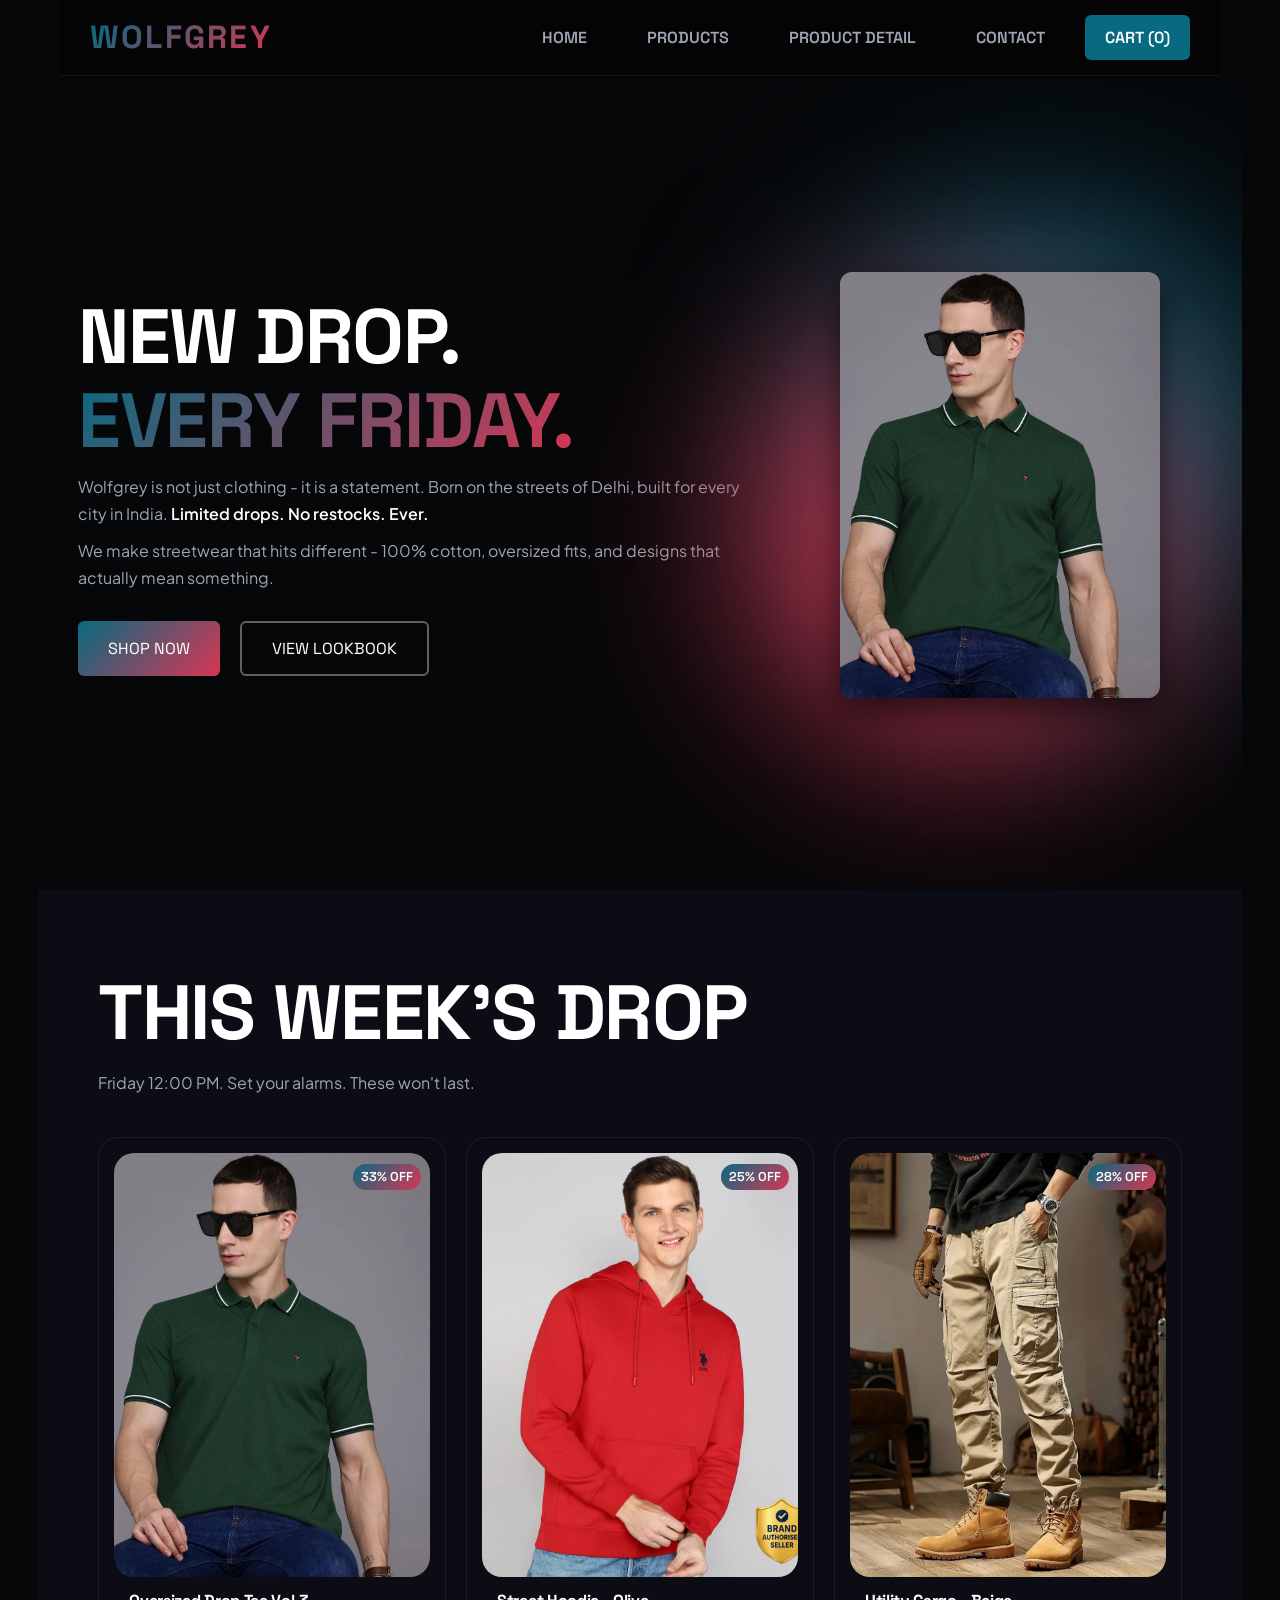
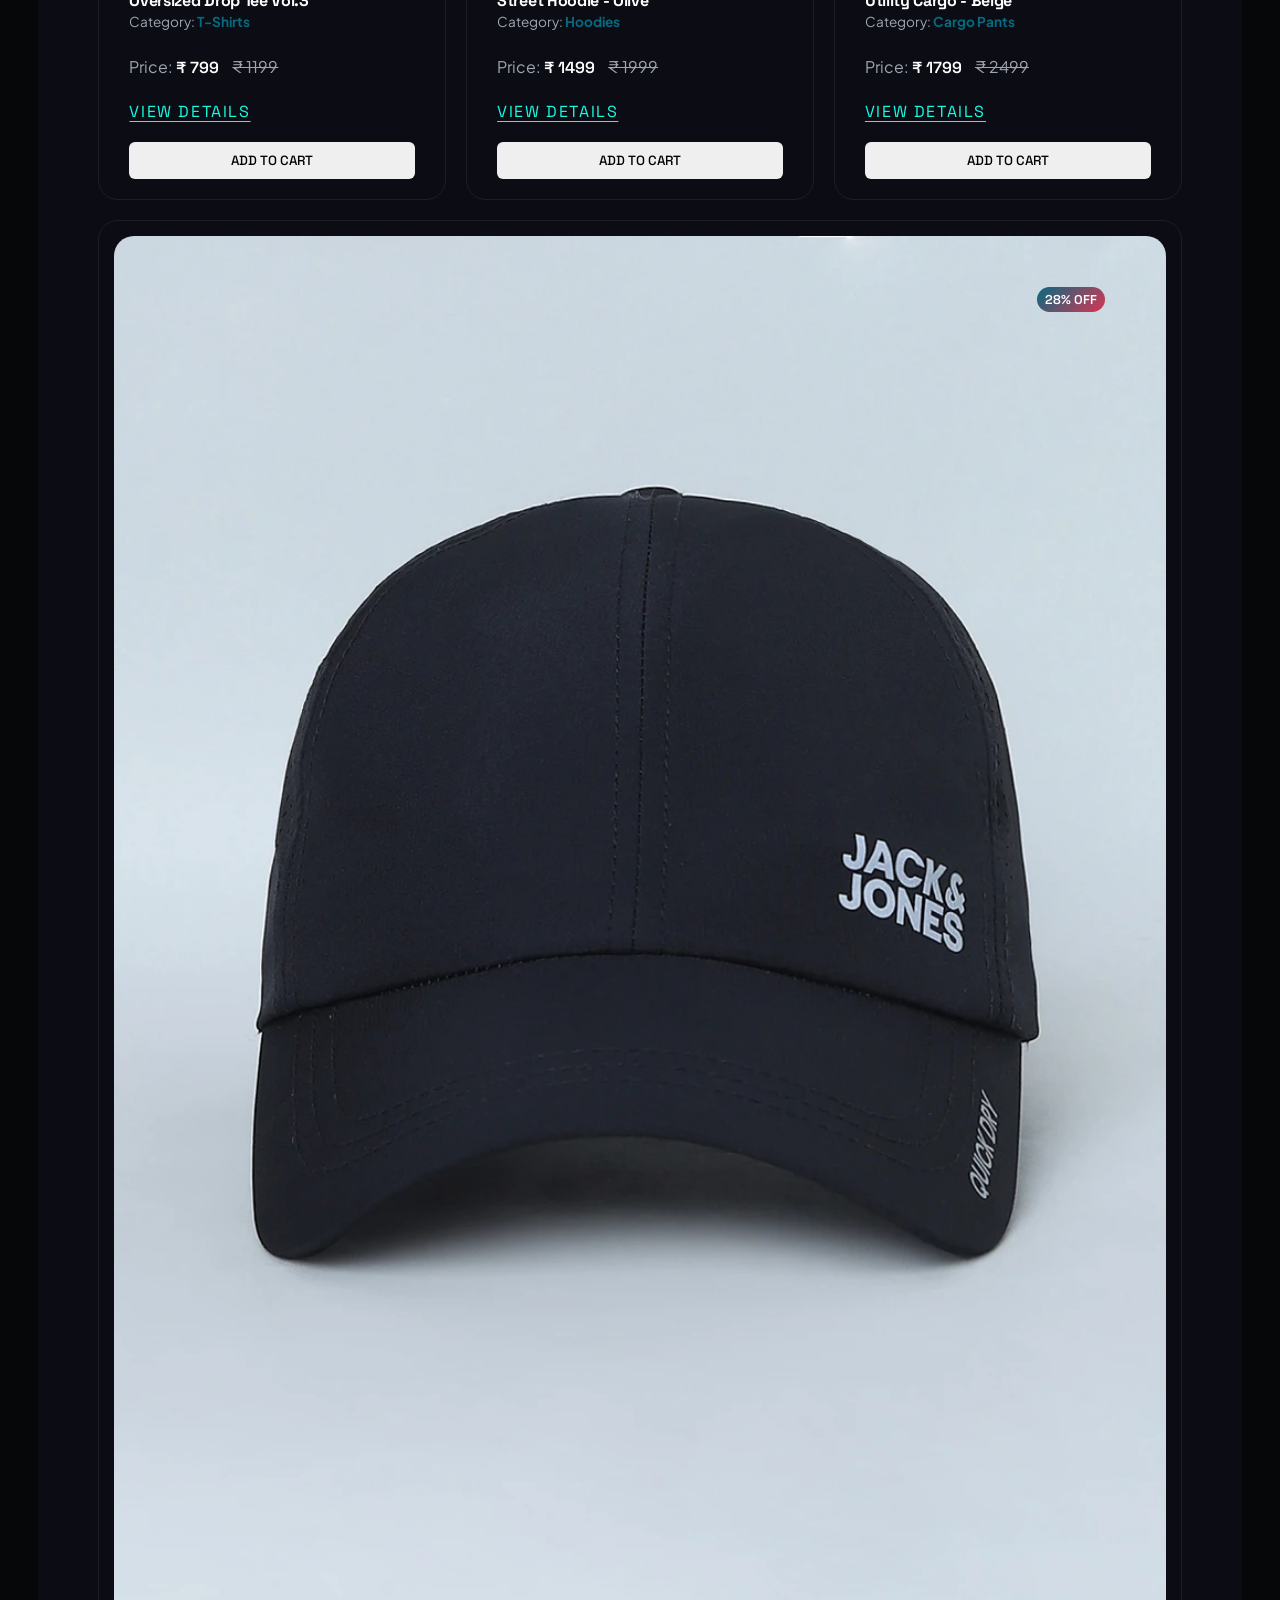
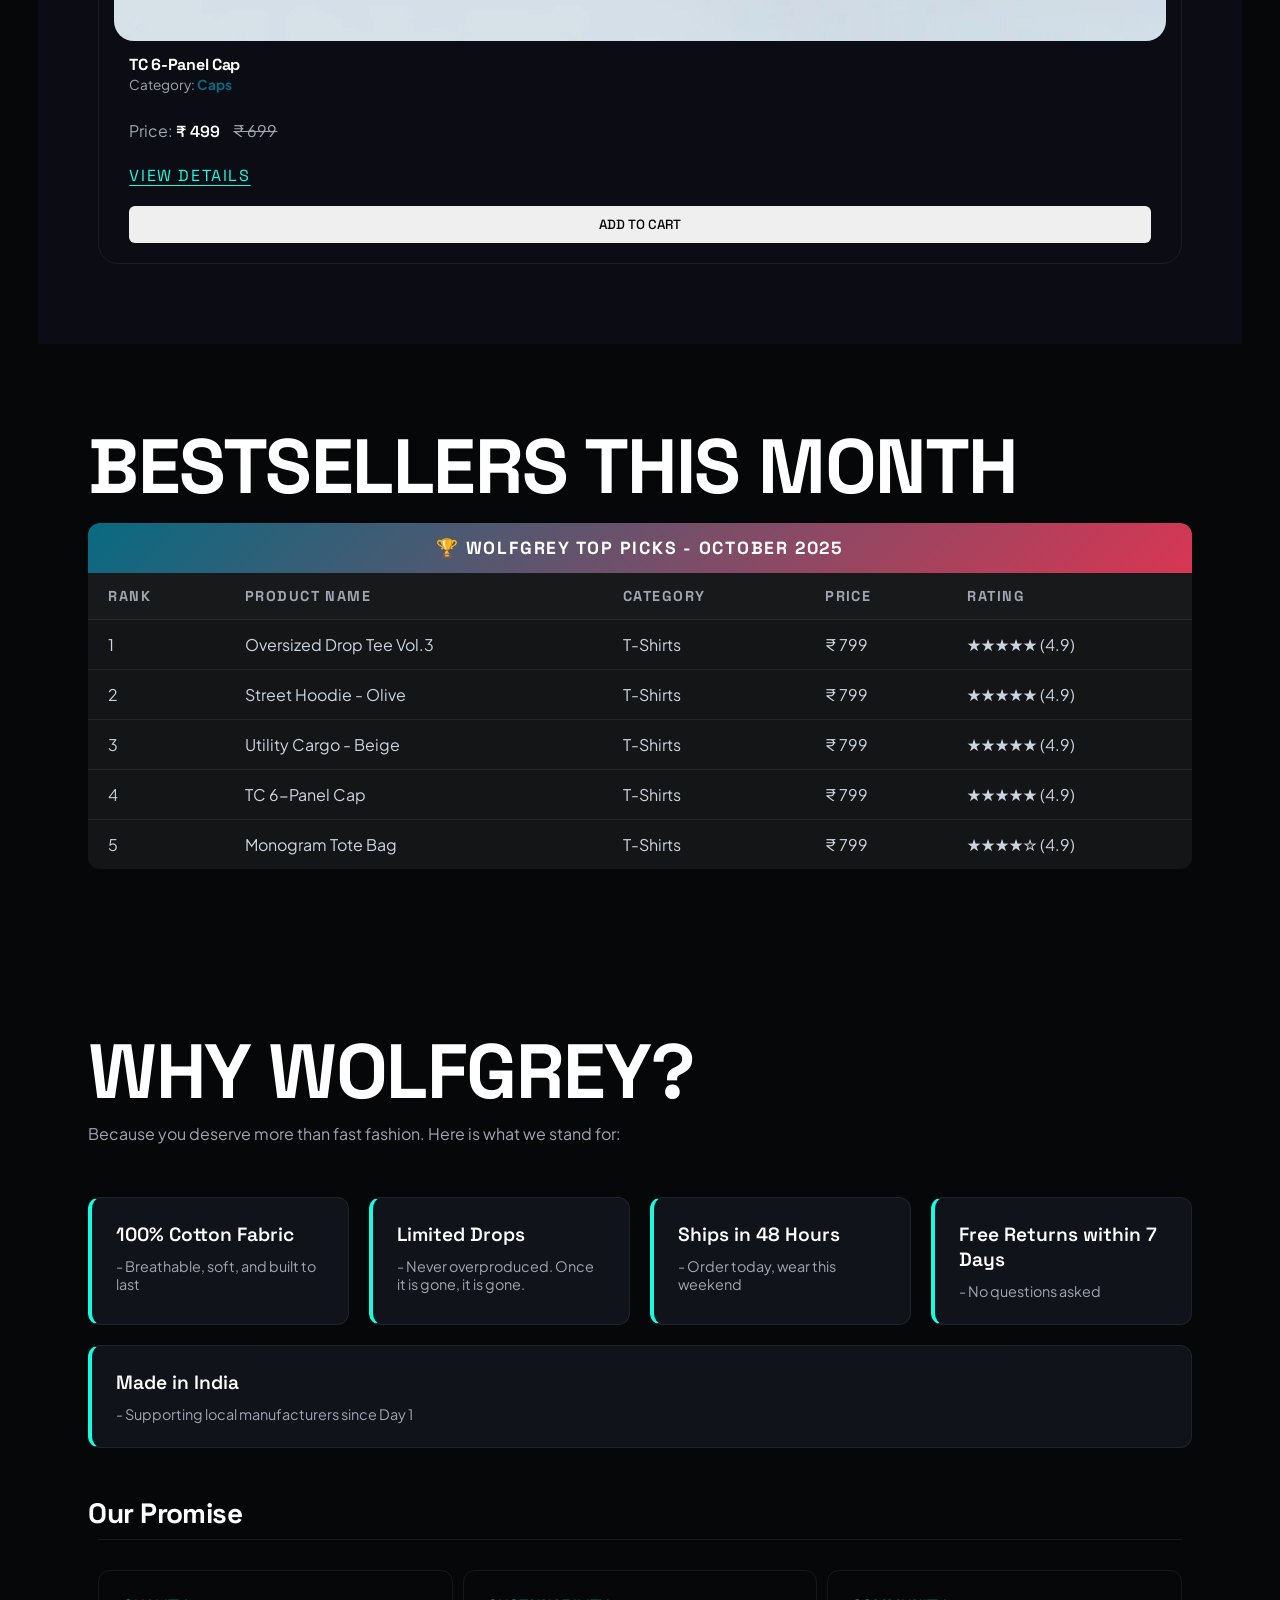
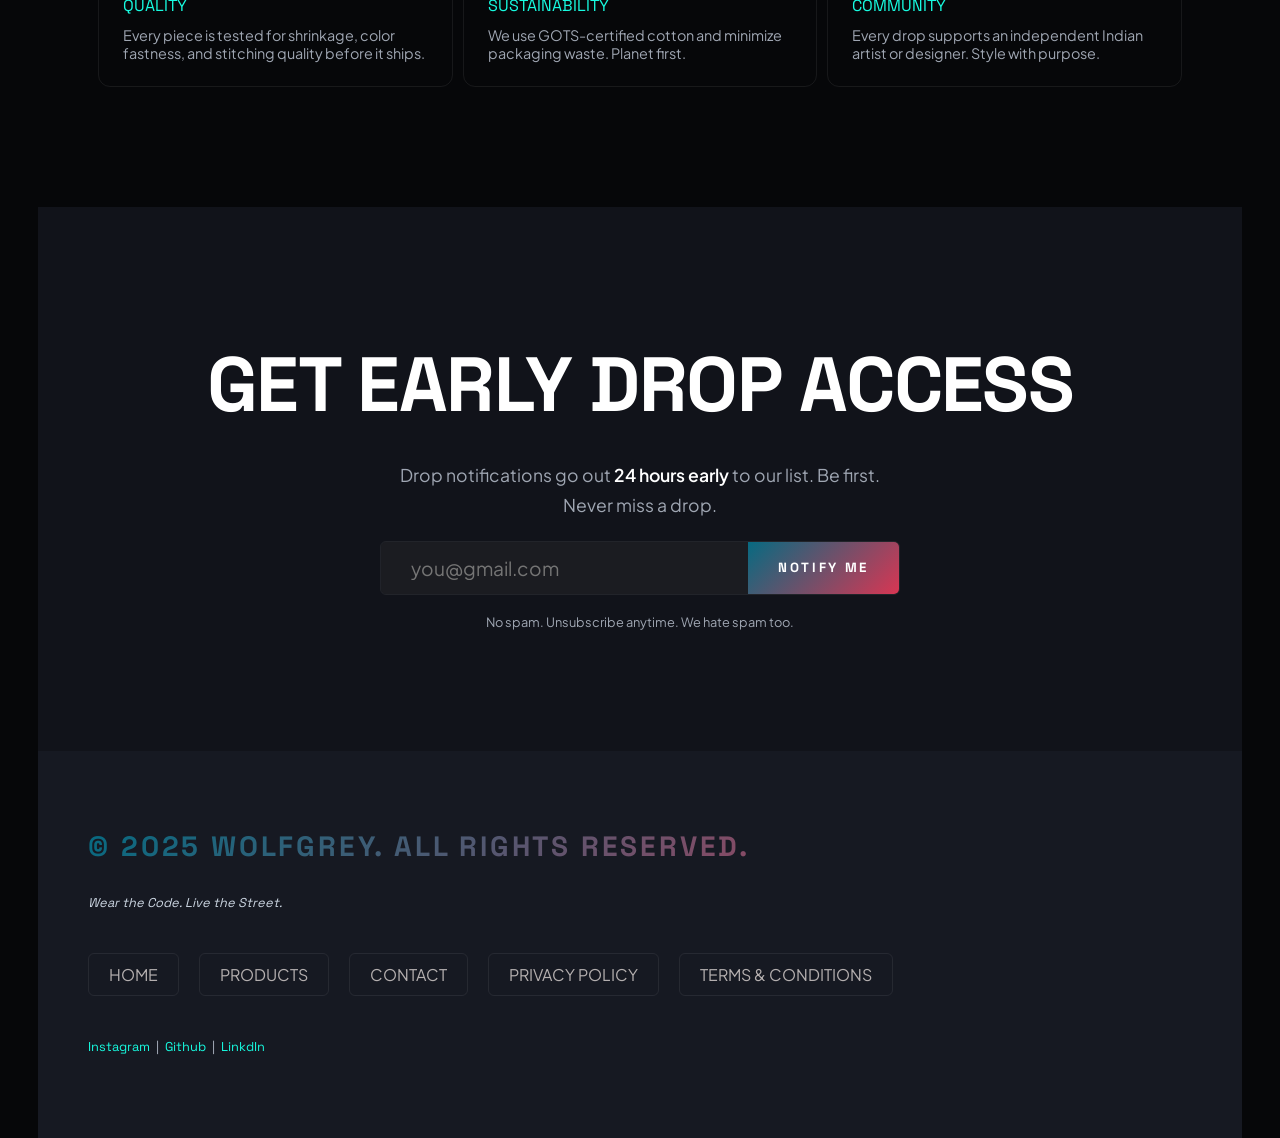
==== commit 90bd9e0e: "WolfGrey" ====
--- a/index.html
+++ b/index.html
@@ -41,7 +41,7 @@
                 <div class="glow orb1"></div>
                 <div class="glow orb2"></div>
                 <div class="right-hero-image">
-                    <img src="image/product 1.jpg" alt="">
+                    <img src="image/image.png" alt="">
                 </div>
 
             </div>
@@ -55,7 +55,7 @@
             <div class="cards">
                 <article>
                     <figure>
-                        <img src="image/product 1.jpg" alt="Wolfgrey Oversized Drop Tee Vol.3 in Black">
+                        <img src="image/image.png" alt="Wolfgrey Oversized Drop Tee Vol.3 in Black">
                         <figcaption>Oversized Drop Tee Vol.3</figcaption>
                     </figure>
 
@@ -71,7 +71,7 @@
 
                 <article>
                     <figure>
-                        <img src="image/product 2.jpg" alt="Wolfgrey Street Hoodie in Olive Green">
+                        <img src="image/image2.webp" alt="Wolfgrey Street Hoodie in Olive Green">
                         <figcaption>Street Hoodie - Olive</figcaption>
                     </figure>
 
@@ -85,7 +85,7 @@
 
                 <article>
                     <figure>
-                        <img src="image/product 3.jpg" alt="Wolfgrey Cargo Pants in Beige">
+                        <img src="image/img3.webp" alt="Wolfgrey Cargo Pants in Beige">
                         <figcaption>Utility Cargo - Beige</figcaption>
                     </figure>
                     <h3>Utility Cargo - Beige</h3>
@@ -99,7 +99,7 @@
 
                 <article>
                     <figure>
-                        <img src="image/product 4.jpg" alt="Wolfgrey 6-Panel Cap in Black">
+                        <img src="image/img4.webp" alt="Wolfgrey 6-Panel Cap in Black">
                         <figcaption>TC 6-Panel Cap</figcaption>
                     </figure>
                     <h3>TC 6-Panel Cap</h3>
--- a/style.css
+++ b/style.css
@@ -9,11 +9,11 @@
 
 :root {
     /* Brand Theme Colors */
-    --color-primary: #a855f7;
+    --color-primary: #076a81;
     --color-primary-glow: rgba(168, 85, 247, 0.25);
-    --color-secondary: #ec4899;
+    --color-secondary: #d83653;
     --color-secondary-glow: rgba(236, 72, 153, 0.25);
-    --color-accent: #06b6d4;
+    --color-accent: #17fbe0;
 
 
     /* Base & Layout Backgrounds */
